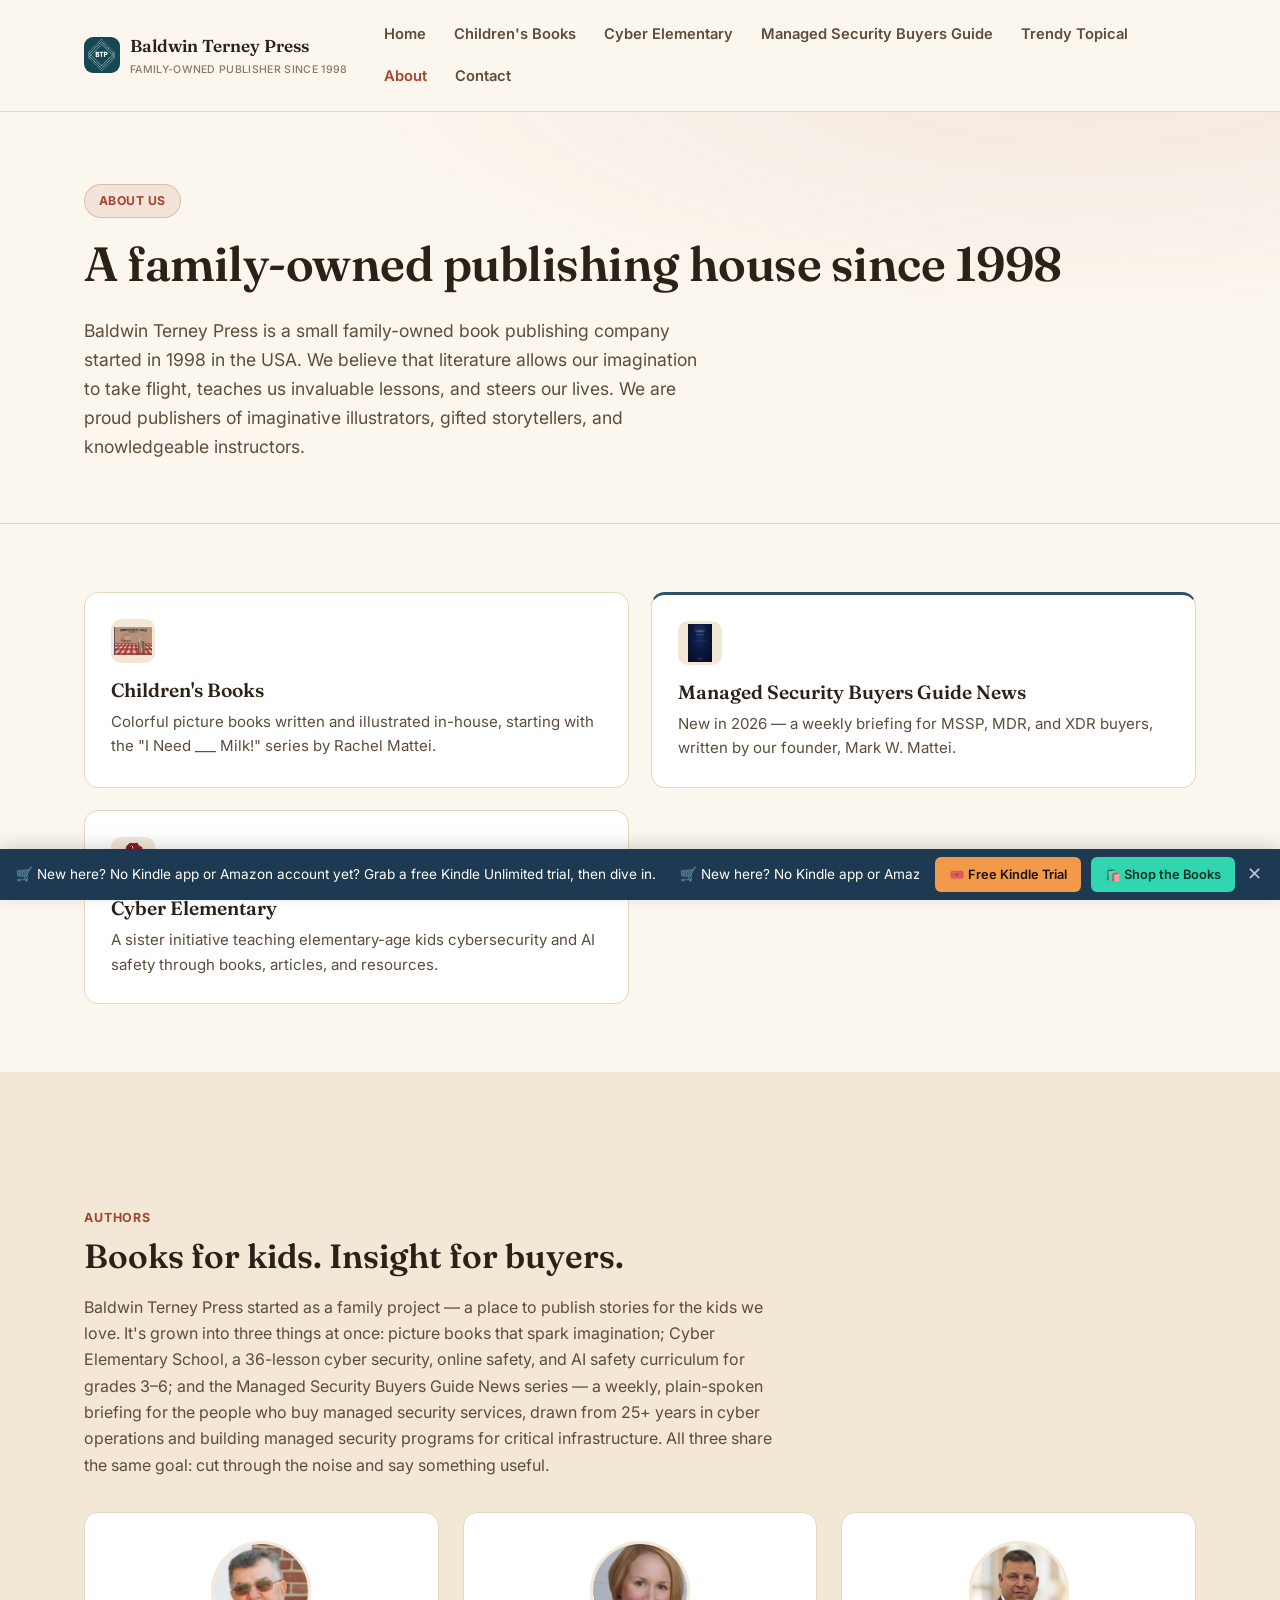
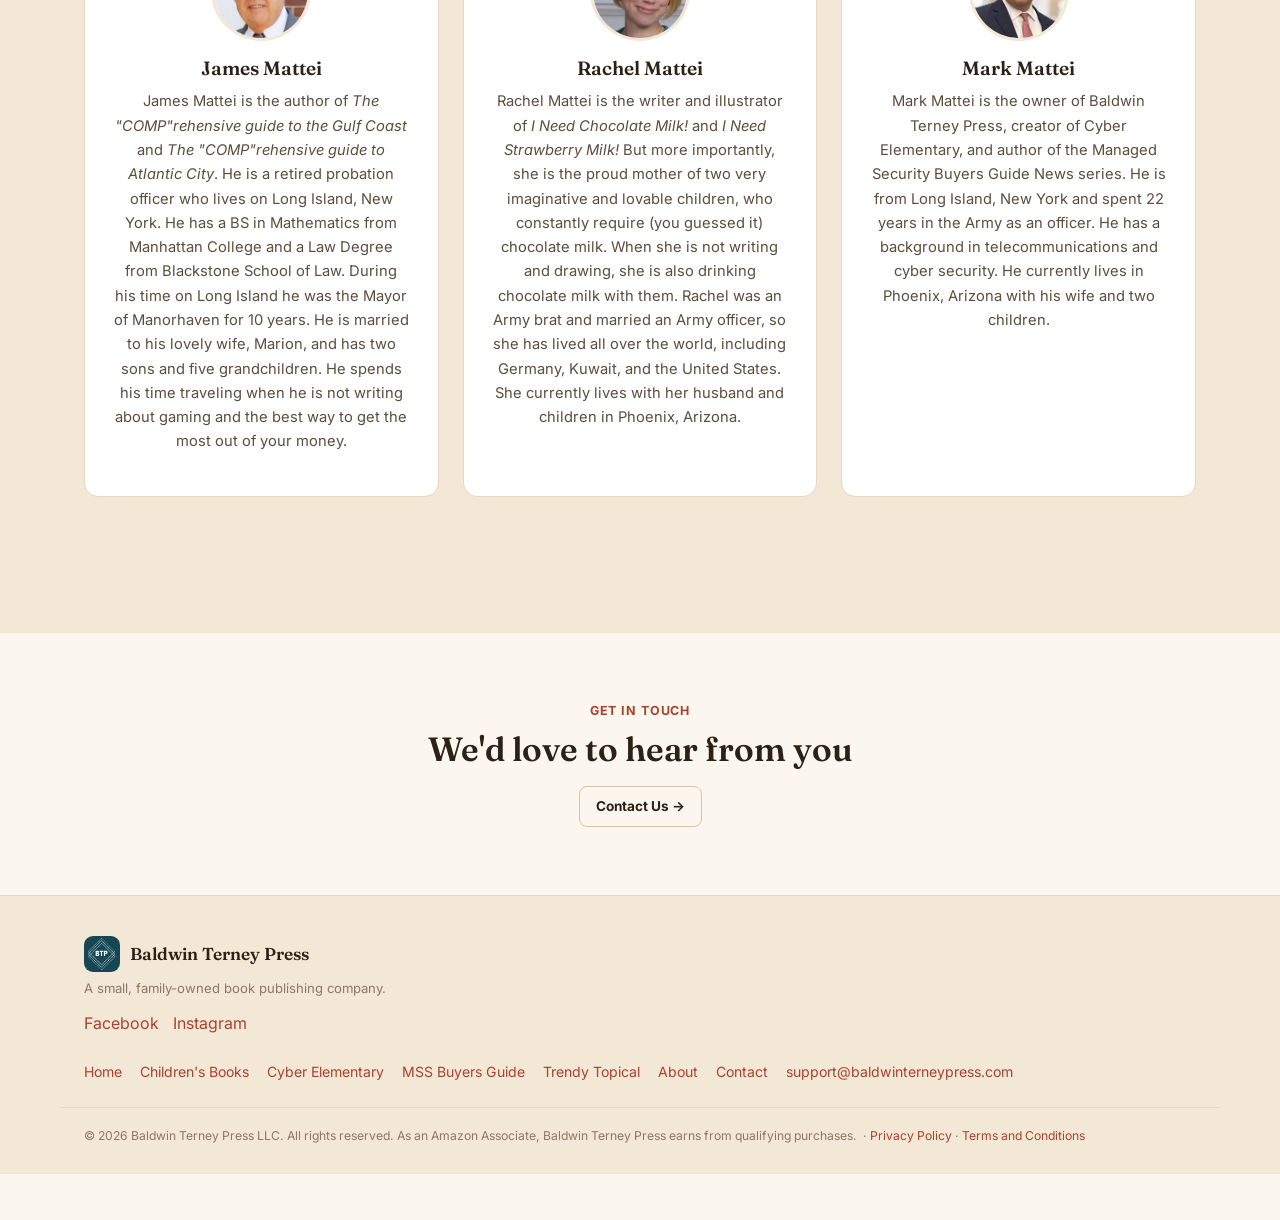
==== about.html @ 51063239 "Initial commit - Baldwin Terney Press website" ====
<!DOCTYPE html>
<html lang="en">
<head>
<meta charset="UTF-8" />
<meta name="viewport" content="width=device-width, initial-scale=1.0" />
<title>About — Baldwin Terney Press</title>
<meta name="description" content="Baldwin Terney Press is a small, family-owned book publishing company based in Mesa, Arizona." />
<link rel="canonical" href="https://baldwinterneypress.com/about.html" />
<link rel="icon" type="image/png" href="assets/images/brand/favicon-32.png" />
<link rel="apple-touch-icon" href="assets/images/brand/apple-touch-icon.png" />
<link rel="preconnect" href="https://fonts.googleapis.com">
<link href="https://fonts.googleapis.com/css2?family=Fraunces:wght@500;600;700&family=Inter:wght@400;500;600;700&display=swap" rel="stylesheet">
<link rel="stylesheet" href="assets/css/style.css" />
</head>
<body>
<a class="skip-link" href="#main">Skip to content</a>
<header class="site-header" id="site-header"></header>

<main id="main">

  <section class="hero" style="padding-bottom:44px;">
    <div class="wrap">
      <span class="hero-badge">About Us</span>
      <h1>A family-owned publishing house since 1998</h1>
      <p class="lead">
        Baldwin Terney Press is a small family-owned book publishing company started in
        1998 in the USA. We believe that literature allows our imagination to take
        flight, teaches us invaluable lessons, and steers our lives. We are proud
        publishers of imaginative illustrators, gifted storytellers, and knowledgeable
        instructors.
      </p>
    </div>
  </section>

  <section class="section">
    <div class="grid-2">
      <div class="card">
        <div class="icon icon-img"><img src="assets/images/books/i-need-chocolate-milk-cover.jpg" alt="" onerror="this.parentElement.outerHTML='<div class=&quot;icon&quot;>📖</div>'" /></div>
        <h3>Children's Books</h3>
        <p>Colorful picture books written and illustrated in-house, starting with the "I Need ___ Milk!" series by Rachel Mattei.</p>
      </div>
      <div class="card" style="border-top:3px solid var(--biz);">
        <div class="icon icon-img"><img src="assets/images/books/msbg-news-issue-1-cover.jpg" alt="" onerror="this.parentElement.outerHTML='<div class=&quot;icon&quot; style=&quot;background:var(--biz-dim);&quot;>🛡️</div>'" /></div>
        <h3>Managed Security Buyers Guide News</h3>
        <p>New in 2026 — a weekly briefing for MSSP, MDR, and XDR buyers, written by our founder, Mark W. Mattei.</p>
      </div>
      <div class="card">
        <div class="icon icon-img"><img src="assets/images/mascot/choco.png" alt="" onerror="this.parentElement.outerHTML='<div class=&quot;icon&quot;>🧒</div>'" /></div>
        <h3>Cyber Elementary</h3>
        <p>A sister initiative teaching elementary-age kids cybersecurity and AI safety through books, articles, and resources.</p>
      </div>
    </div>
  </section>

  <!-- Founder note -->
  <section class="section alt">
    <div class="wrap">
      <div class="section-head">
        <div>
          <div class="eyebrow">Authors</div>
          <h2>Books for kids. Insight for buyers.</h2>
          <p style="max-width:70ch;">
            Baldwin Terney Press started as a family project — a place to publish stories
            for the kids we love. It's grown into three things at once: picture books that
            spark imagination; Cyber Elementary School, a 36-lesson cyber security, online
            safety, and AI safety curriculum for grades 3–6; and the Managed Security
            Buyers Guide News series — a weekly, plain-spoken briefing for the people who
            buy managed security services, drawn from 25+ years in cyber operations and
            building managed security programs for critical infrastructure. All three
            share the same goal: cut through the noise and say something useful.
          </p>
        </div>
      </div>

      <div class="author-grid">
        <div class="bio-card">
          <div class="bio-avatar"><img src="assets/images/site/james-mattei-headshot.jpg" alt="James Mattei" onerror="this.parentElement.outerHTML='<div class=&quot;bio-avatar&quot; style=&quot;display:flex;align-items:center;justify-content:center;font-size:2rem;background:var(--bg-alt);&quot;>🖋️</div>'" /></div>
          <h3>James Mattei</h3>
          <p>James Mattei is the author of <em>The "COMP"rehensive guide to the Gulf Coast</em> and <em>The "COMP"rehensive guide to Atlantic City</em>. He is a retired probation officer who lives on Long Island, New York. He has a BS in Mathematics from Manhattan College and a Law Degree from Blackstone School of Law. During his time on Long Island he was the Mayor of Manorhaven for 10 years. He is married to his lovely wife, Marion, and has two sons and five grandchildren. He spends his time traveling when he is not writing about gaming and the best way to get the most out of your money.</p>
        </div>
        <div class="bio-card">
          <div class="bio-avatar"><img src="assets/images/site/rachel-mattei-headshot.jpg" alt="Rachel Mattei" onerror="this.parentElement.outerHTML='<div class=&quot;bio-avatar&quot; style=&quot;display:flex;align-items:center;justify-content:center;font-size:2rem;background:var(--bg-alt);&quot;>🖋️</div>'" /></div>
          <h3>Rachel Mattei</h3>
          <p>Rachel Mattei is the writer and illustrator of <em>I Need Chocolate Milk!</em> and <em>I Need Strawberry Milk!</em> But more importantly, she is the proud mother of two very imaginative and lovable children, who constantly require (you guessed it) chocolate milk. When she is not writing and drawing, she is also drinking chocolate milk with them. Rachel was an Army brat and married an Army officer, so she has lived all over the world, including Germany, Kuwait, and the United States. She currently lives with her husband and children in Phoenix, Arizona.</p>
        </div>
        <div class="bio-card">
          <div class="bio-avatar"><img src="assets/images/site/mark-mattei-headshot.jpg" alt="Mark W. Mattei" onerror="this.parentElement.outerHTML='<div class=&quot;bio-avatar&quot; style=&quot;display:flex;align-items:center;justify-content:center;font-size:2rem;background:var(--bg-alt);&quot;>🖋️</div>'" /></div>
          <h3>Mark Mattei</h3>
          <p>Mark Mattei is the owner of Baldwin Terney Press, creator of Cyber Elementary, and author of the Managed Security Buyers Guide News series. He is from Long Island, New York and spent 22 years in the Army as an officer. He has a background in telecommunications and cyber security. He currently lives in Phoenix, Arizona with his wife and two children.</p>
        </div>
      </div>
    </div>
  </section>

  <section class="section text-center">
    <div class="eyebrow">Get In Touch</div>
    <h2>We'd love to hear from you</h2>
    <a class="btn btn-outline btn-sm" href="contact.html">Contact Us →</a>
  </section>

</main>

<footer class="site-footer" id="site-footer"></footer>

<script src="assets/js/config.js"></script>
<script src="assets/js/main.js"></script>
</body>
</html>
---- assets/css/style.css ----
/* ============================================================
   Baldwin Terney Press — site styles
   All colors/fonts are CSS variables here — edit these to re-theme.
   Palette: warm paper / literary ink, with a steel-blue accent used
   only on the Managed Security Buyers Guide News content so that
   line reads as "for business buyers" while staying one family.
   ============================================================ */

:root {
  /* Palette — warm paper, ink, terracotta */
  --bg: #fbf6ee;
  --bg-alt: #f3e7d6;
  --bg-card: #ffffff;
  --bg-card-hover: #fffdf9;
  --border: #e6d7bf;
  --border-light: #d8c4a3;

  --text: #2b2117;
  --text-muted: #5c4d3c;
  --text-faint: #8a7a64;

  --accent: #a8432f;        /* terracotta ink-stamp — primary brand accent */
  --accent-strong: #8a3423;
  --accent-dim: rgba(168, 67, 47, 0.1);

  --biz: #2c5170;           /* steel-blue — used only for MSS Buyers Guide badges/accents */
  --biz-strong: #1d3a52;
  --biz-dim: rgba(44, 81, 112, 0.1);

  --gold: #c79a49;
  --success: #4a7c4e;

  --font-heading: 'Fraunces', Georgia, 'Times New Roman', serif;
  --font-body: 'Inter', 'Segoe UI', system-ui, sans-serif;

  --radius: 14px;
  --radius-sm: 8px;
  --shadow-card: 0 4px 20px rgba(43, 33, 23, 0.08);
  --max-width: 1160px;
}

* { box-sizing: border-box; }
html { scroll-behavior: smooth; }

body {
  margin: 0;
  background: var(--bg);
  color: var(--text);
  font-family: var(--font-body);
  line-height: 1.65;
  -webkit-font-smoothing: antialiased;
}

h1, h2, h3, h4 {
  font-family: var(--font-heading);
  color: var(--text);
  line-height: 1.18;
  margin: 0 0 0.5em;
  font-weight: 600;
}

h1 { font-size: clamp(2rem, 4vw, 3rem); letter-spacing: -0.01em; }
h2 { font-size: clamp(1.5rem, 3vw, 2.1rem); }
h3 { font-size: 1.2rem; }

p { margin: 0 0 1em; color: var(--text-muted); }
a { color: var(--accent); text-decoration: none; }
a:hover { color: var(--accent-strong); }

img { max-width: 100%; display: block; }

.skip-link {
  position: absolute;
  left: -999px;
  top: 0;
  background: var(--accent);
  color: #fff;
  padding: 10px 16px;
  z-index: 100;
  font-weight: 600;
  border-radius: 0 0 6px 0;
}
.skip-link:focus { left: 0; top: 0; }

.wrap {
  max-width: var(--max-width);
  margin: 0 auto;
  padding: 0 24px;
}

/* ---------- Header ---------- */
.site-header {
  position: sticky;
  top: 0;
  z-index: 50;
  background: rgba(251, 246, 238, 0.92);
  backdrop-filter: blur(8px);
  border-bottom: 1px solid var(--border);
}
.header-inner {
  max-width: var(--max-width);
  margin: 0 auto;
  padding: 14px 24px;
  display: flex;
  align-items: center;
  justify-content: space-between;
  gap: 24px;
}
.brand {
  display: flex;
  align-items: center;
  gap: 10px;
  font-family: var(--font-heading);
  font-weight: 600;
  color: var(--text);
  font-size: 1.08rem;
  white-space: nowrap;
}
.brand-mark {
  width: 36px;
  height: 36px;
  border-radius: 9px;
  background: url('../images/brand/btp-mark.png') center/cover no-repeat;
  flex-shrink: 0;
}
.brand small {
  display: block;
  font-weight: 500;
  font-size: 0.66rem;
  color: var(--text-faint);
  letter-spacing: 0.03em;
  text-transform: uppercase;
  font-family: var(--font-body);
}
.main-nav {
  display: flex;
  align-items: center;
  gap: 2px;
  flex-wrap: wrap;
}
.main-nav a {
  color: var(--text-muted);
  font-weight: 600;
  font-size: 0.92rem;
  padding: 8px 13px;
  border-radius: var(--radius-sm);
}
.main-nav a:hover { color: var(--text); background: var(--bg-alt); }
.main-nav a.active { color: var(--accent); }
.header-cta { flex-shrink: 0; }

.nav-toggle {
  display: none;
  background: none;
  border: 1px solid var(--border-light);
  color: var(--text);
  border-radius: var(--radius-sm);
  padding: 8px 10px;
  font-size: 1.1rem;
  cursor: pointer;
}

/* ---------- Buttons ---------- */
.btn {
  display: inline-flex;
  align-items: center;
  gap: 8px;
  padding: 12px 22px;
  border-radius: var(--radius-sm);
  font-weight: 700;
  font-size: 0.95rem;
  border: 1px solid transparent;
  cursor: pointer;
  white-space: nowrap;
  font-family: var(--font-body);
}
.btn-primary { background: var(--accent); color: #fff; }
.btn-primary:hover { background: var(--accent-strong); color: #fff; }
.btn-outline { background: transparent; border-color: var(--border-light); color: var(--text); }
.btn-outline:hover { border-color: var(--accent); color: var(--accent); }
.btn-biz { background: var(--biz); color: #fff; }
.btn-biz:hover { background: var(--biz-strong); color: #fff; }
.btn-amazon { background: #f0a731; color: #10233a; }
.btn-amazon:hover { background: #e0961f; }
.btn-sm { padding: 8px 16px; font-size: 0.85rem; }
.btn-block { width: 100%; justify-content: center; }

/* ---------- Hero ---------- */
.hero {
  padding: 72px 0 56px;
  background:
    radial-gradient(ellipse 60% 60% at 85% -10%, rgba(168, 67, 47, 0.08), transparent),
    var(--bg);
  border-bottom: 1px solid var(--border);
}
.hero-inner {
  max-width: var(--max-width);
  margin: 0 auto;
  padding: 0 24px;
  display: grid;
  grid-template-columns: 1.15fr 0.85fr;
  gap: 48px;
  align-items: center;
}
.hero-badge {
  display: inline-block;
  padding: 6px 14px;
  border-radius: 999px;
  background: var(--accent-dim);
  border: 1px solid rgba(168, 67, 47, 0.25);
  color: var(--accent);
  font-size: 0.76rem;
  font-weight: 700;
  letter-spacing: 0.04em;
  text-transform: uppercase;
  margin-bottom: 18px;
}
.hero-badge.biz { background: var(--biz-dim); border-color: rgba(44,81,112,0.25); color: var(--biz); }
.hero .lead { font-size: 1.1rem; color: var(--text-muted); max-width: 56ch; }
.hero-cta { display: flex; gap: 12px; margin-top: 26px; flex-wrap: wrap; }
.hero-meta { display: flex; gap: 22px; margin-top: 30px; flex-wrap: wrap; }
.hero-meta div { font-size: 0.84rem; color: var(--text-faint); }
.hero-meta strong { display: block; color: var(--text); font-size: 1.25rem; font-family: var(--font-heading); }

.hero-panel {
  background: var(--bg-card);
  border: 1px solid var(--border);
  border-radius: var(--radius);
  padding: 28px;
  box-shadow: var(--shadow-card);
}
.hero-panel h3 { font-size: 1.05rem; margin-bottom: 14px; }
.hero-panel ul { margin: 0; padding: 0; list-style: none; }
.hero-panel li {
  display: flex; gap: 10px; padding: 10px 0;
  border-bottom: 1px solid var(--border);
  color: var(--text-muted); font-size: 0.92rem;
}
.hero-panel li:last-child { border-bottom: none; }
.hero-panel li::before { content: "✓"; color: var(--accent); font-weight: 800; flex-shrink: 0; }

.hero-art { display: flex; align-items: center; justify-content: center; }
.hero-art img { max-height: 260px; width: auto; margin: 0 auto; }

/* ---------- Disclosure banner ---------- */
.disclosure-banner {
  background: var(--bg-alt);
  border-bottom: 1px solid var(--border);
  padding: 10px 0;
  font-size: 0.82rem;
  color: var(--text-faint);
  text-align: center;
}

/* ---------- Sections ---------- */
.section { padding: 68px 0; max-width: var(--max-width); margin: 0 auto; padding-left: 24px; padding-right: 24px; }
.section.alt { background: var(--bg-alt); max-width: none; padding-left: 0; padding-right: 0; }
.section.alt > .wrap { padding-top: 68px; padding-bottom: 68px; }
.section.tight { padding-top: 36px; padding-bottom: 36px; }

.section-head {
  display: flex; justify-content: space-between; align-items: flex-end;
  gap: 24px; margin-bottom: 34px; flex-wrap: wrap;
}
.eyebrow {
  color: var(--accent); font-weight: 700; font-size: 0.78rem;
  letter-spacing: 0.07em; text-transform: uppercase; margin-bottom: 8px;
}
.eyebrow.biz { color: var(--biz); }
.section-head p { max-width: 60ch; margin: 0; }
.text-center { text-align: center; }
.mt-lg { margin-top: 40px; }

/* ---------- Grids & Cards ---------- */
.grid { display: grid; grid-template-columns: repeat(3, 1fr); gap: 22px; }
.grid-2 { display: grid; grid-template-columns: repeat(2, 1fr); gap: 22px; }
.grid-4 { display: grid; grid-template-columns: repeat(4, 1fr); gap: 22px; }
.grid-tight { gap: 18px; }

.card {
  background: var(--bg-card);
  border: 1px solid var(--border);
  border-radius: var(--radius);
  padding: 26px;
  transition: border-color 0.15s, transform 0.15s;
}
.card:hover { border-color: var(--border-light); }
.card .icon {
  width: 44px; height: 44px; border-radius: 10px;
  background: var(--accent-dim); display: flex; align-items: center;
  justify-content: center; font-size: 1.3rem; margin-bottom: 16px;
}
/* Small real-image variant of .icon (About page: book cover / mascot
   thumbnails instead of an emoji). object-fit: contain so a cropped corner
   of a face or a mascot's head never gets clipped at this tiny size. */
.card .icon.icon-img { background: var(--bg-alt); overflow: hidden; padding: 3px; }
.card .icon.icon-img img { width: 100%; height: 100%; object-fit: contain; display: block; }
.card h3 { margin-bottom: 8px; }
.card p { margin-bottom: 0; font-size: 0.94rem; }

/* ---------- Book cards ---------- */
.book-card {
  display: flex; gap: 24px; align-items: flex-start;
  background: var(--bg-card); border: 1px solid var(--border);
  border-radius: var(--radius); padding: 22px;
}
/* book-main stacks the cover on top (bigger, centered) with the title,
   description and Amazon button below it — filling the width available
   next to the PayPal column instead of splitting it into two side-by-side
   strips. */
.book-main {
  display: flex; flex-direction: column; align-items: center;
  flex: 1; min-width: 0; text-align: center;
}
.book-thumb {
  width: 340px; max-width: 100%; height: auto; border-radius: 6px;
  margin: 0 auto 20px;
  box-shadow: 0 3px 10px rgba(43,33,23,0.15);
  border: 1px solid var(--border);
}
.book-thumb.placeholder {
  width: 340px; max-width: 100%; height: 420px; display: flex; align-items: center;
  justify-content: center; background: var(--bg-alt); font-size: 3.2rem;
  color: var(--text-faint); text-align: center; margin: 0 auto 20px;
}
.book-info { width: 100%; }
.book-card h3, .book-card h4 { margin-bottom: 6px; font-size: 1.35rem; }
.book-card .book-meta { font-size: 0.85rem; color: var(--text-faint); margin-bottom: 10px; }
.book-card .book-info p {
  font-size: 1.08rem; line-height: 1.7; text-align: left;
  max-width: 62ch; margin-left: auto; margin-right: auto;
}
.book-card .card-actions { display: flex; gap: 10px; flex-wrap: wrap; justify-content: center; margin-top: 12px; }

/* PayPal "buy direct" column — sits to the right of the cover/description,
   as its own visually separated block. align-self is flex-start (not
   stretch) so this column doesn't stretch to the card's full height.

   IMPORTANT: the PayPal Hosted Button renders inside a cross-origin
   <iframe> that PayPal's own SDK injects — its content (title, price,
   product details) is controlled by how the button was set up on
   paypal.com, and our CSS cannot reach inside that iframe to restyle it.
   If the button was created with a full product description (not just a
   name + price), that whole card renders as-is. Squeezing this column
   too narrow just forces PayPal's own text to wrap onto many lines,
   which is what produced the "long thin slice" look — it wasn't the
   align-self stretch bug. Giving it real width lets PayPal's widget lay
   itself out in a compact, readable box instead. If it's still too tall,
   the fix is on paypal.com (Pay & Get Paid -> Buttons -> edit this
   button -> trim the item name/description down to just the title and
   price), not in this stylesheet. */
.paypal-col {
  flex-shrink: 0;
  width: 280px;
  padding-left: 18px;
  border-left: 1px solid var(--border);
  align-self: flex-start;
  display: flex;
  flex-direction: column;
}
.paypal-buy-label { font-size: 0.72rem; color: var(--text-faint); margin-bottom: 4px; }

.book-grid { display: grid; grid-template-columns: 1fr; gap: 20px; }

/* ---------- News issue list (Managed Security Buyers Guide) ---------- */
.news-issue-list { display: flex; flex-direction: column; gap: 18px; }
.news-issue { border-left: 3px solid var(--biz); }
/* Buyers Guide News covers at 75% of the general .book-thumb size (340px -> 255px). */
.news-issue .book-thumb { width: 255px; }
.news-issue .book-thumb.placeholder { width: 255px; height: 315px; }
.issue-tag {
  font-size: 0.78rem; font-weight: 700; color: var(--biz);
  text-transform: uppercase; letter-spacing: 0.03em; margin-bottom: 6px;
}
.latest-pill {
  background: var(--biz); color: #fff; font-size: 0.66rem;
  padding: 2px 8px; border-radius: 999px; margin-left: 8px;
  text-transform: uppercase; letter-spacing: 0.03em; vertical-align: middle;
}

/* ---------- Bio ---------- */
.bio-layout { display: grid; grid-template-columns: 0.7fr 1.3fr; gap: 40px; align-items: start; }
.bio-card {
  background: var(--bg-card); border: 1px solid var(--border);
  border-radius: var(--radius); padding: 28px; text-align: center;
}
.bio-avatar {
  width: 100px; height: 100px; border-radius: 50%; overflow: hidden;
  margin: 0 auto 16px; border: 3px solid var(--bg-alt);
}
.bio-avatar img { width: 100%; height: 100%; object-fit: cover; }
.bio-card .role { font-size: 0.85rem; color: var(--text-faint); margin: 4px 0 14px; }
.bio-card p { font-size: 0.92rem; line-height: 1.65; color: var(--text-muted); margin-top: 6px; }
.bio-links { display: flex; flex-direction: column; gap: 8px; font-size: 0.88rem; }

/* Three author bio cards (About page) — same .bio-card look as the old
   single founder card, just three across. */
.author-grid { display: grid; grid-template-columns: repeat(3, 1fr); gap: 24px; margin-top: 32px; }

/* ---------- Family / cross-promo strip ---------- */
.family-strip { background: var(--bg-alt); border-top: 1px solid var(--border); border-bottom: 1px solid var(--border); padding: 36px 0; }
.family-card {
  display: flex; align-items: center; gap: 20px; max-width: var(--max-width);
  margin: 0 auto; padding: 0 24px; flex-wrap: wrap;
}
.family-card img { width: 84px; height: auto; flex-shrink: 0; }
.family-card .btn { flex-shrink: 0; }

/* ---------- Contact box ---------- */
.contact-box {
  background: var(--bg-card); border: 1px solid var(--border);
  border-radius: var(--radius); padding: 44px; text-align: center;
  max-width: 720px; margin: 0 auto;
}
.contact-box h2 { margin-bottom: 10px; }
.contact-methods { display: flex; gap: 12px; justify-content: center; flex-wrap: wrap; margin-top: 20px; }

.address-block { font-size: 0.92rem; color: var(--text-muted); margin-top: 18px; }

/* ---------- Footer ---------- */
.site-footer { background: var(--bg-alt); border-top: 1px solid var(--border); padding: 40px 0 28px; }
.footer-inner {
  max-width: var(--max-width); margin: 0 auto; padding: 0 24px;
  display: flex; justify-content: space-between; align-items: flex-start;
  gap: 24px; flex-wrap: wrap;
}
.footer-note { font-size: 0.82rem; color: var(--text-faint); margin: 6px 0 0; }
.footer-links { display: flex; gap: 18px; flex-wrap: wrap; font-size: 0.88rem; }
.footer-social { display: flex; gap: 14px; margin-top: 10px; }
.footer-bottom {
  max-width: var(--max-width); margin: 24px auto 0; padding: 18px 24px 0;
  border-top: 1px solid var(--border); font-size: 0.76rem; color: var(--text-faint);
}

/* ---------- Bottom scrolling promo bar (Amazon Kindle free trial) ----------
   Injected by main.js (renderPromoBar) on every page — see that file to
   change wording or links. Fixed to the bottom of the viewport, above
   everything else; .has-promo-bar (added to <body> alongside it) pads the
   page content so the fixed bar never covers the footer. */
body.has-promo-bar { padding-bottom: 46px; }
#promo-bar {
  position: fixed; left: 0; right: 0; bottom: 0; z-index: 500;
  display: flex; align-items: center; gap: 16px;
  background: var(--biz-strong); color: #fff;
  padding: 8px 16px; font-size: 0.85rem;
  box-shadow: 0 -4px 16px rgba(0,0,0,0.15);
}
#promo-bar .promo-track { flex: 1; overflow: hidden; white-space: nowrap; }
#promo-bar .promo-scroll {
  display: inline-block; white-space: nowrap;
  animation: promo-scroll 26s linear infinite;
}
@keyframes promo-scroll {
  from { transform: translateX(0); }
  to { transform: translateX(-50%); }
}
#promo-bar .promo-actions { display: flex; align-items: center; gap: 10px; flex-shrink: 0; }
#promo-bar .promo-btn {
  padding: 7px 14px; border-radius: 6px; font-size: 0.8rem; font-weight: 600;
  white-space: nowrap; text-decoration: none;
}
#promo-bar .promo-btn.trial { background: #f2994a; color: #1a1207; }
#promo-bar .promo-btn.shop { background: #2fd6b0; color: #08302a; }
#promo-bar .promo-close {
  background: none; border: none; color: rgba(255,255,255,0.7);
  font-size: 1.1rem; line-height: 1; cursor: pointer; padding: 0 2px;
}
#promo-bar .promo-close:hover { color: #fff; }
@media (max-width: 640px) {
  body.has-promo-bar { padding-bottom: 40px; }
  #promo-bar { font-size: 0.72rem; gap: 8px; padding: 6px 10px; }
  #promo-bar .promo-btn { padding: 5px 9px; font-size: 0.68rem; }
  #promo-bar .promo-btn.shop { display: none; } /* keep the bar from overflowing on narrow phones */
}

/* ---------- Responsive ---------- */
@media (max-width: 980px) {
  .hero-inner { grid-template-columns: 1fr; }
  .hero-art { order: -1; }
  .bio-layout { grid-template-columns: 1fr; }
  .grid { grid-template-columns: repeat(2, 1fr); }
  .grid-2 { grid-template-columns: 1fr; }
  .grid-4 { grid-template-columns: repeat(2, 1fr); }
  .author-grid { grid-template-columns: 1fr; }
}
@media (max-width: 860px) {
  .main-nav { display: none; position: absolute; top: 100%; left: 0; right: 0; background: var(--bg); border-bottom: 1px solid var(--border); flex-direction: column; padding: 8px; }
  .main-nav.open { display: flex; }
  .nav-toggle { display: inline-flex; }
  .header-inner { position: relative; }
  /* At this width there isn't room for cover + description + a 280px-wide
     PayPal box side by side without squeezing the description down to a
     sliver, so drop the PayPal box below instead (same treatment as the
     640px mobile rule, just kicking in earlier). */
  .book-card { flex-wrap: wrap; }
  .paypal-col {
    width: 100%; padding-left: 0; padding-top: 16px; margin-top: 4px;
    border-left: none; border-top: 1px solid var(--border);
  }
}
@media (max-width: 640px) {
  .grid { grid-template-columns: 1fr; }
  .grid-4 { grid-template-columns: 1fr; }
  .book-card { flex-direction: column; }
  .book-thumb, .book-thumb.placeholder { width: 100%; max-width: 300px; }
  .news-issue .book-thumb, .news-issue .book-thumb.placeholder { max-width: 225px; }
  .paypal-col {
    width: 100%; padding-left: 0; padding-top: 16px; margin-top: 4px;
    border-left: none; border-top: 1px solid var(--border);
  }
  .footer-inner { flex-direction: column; }
}
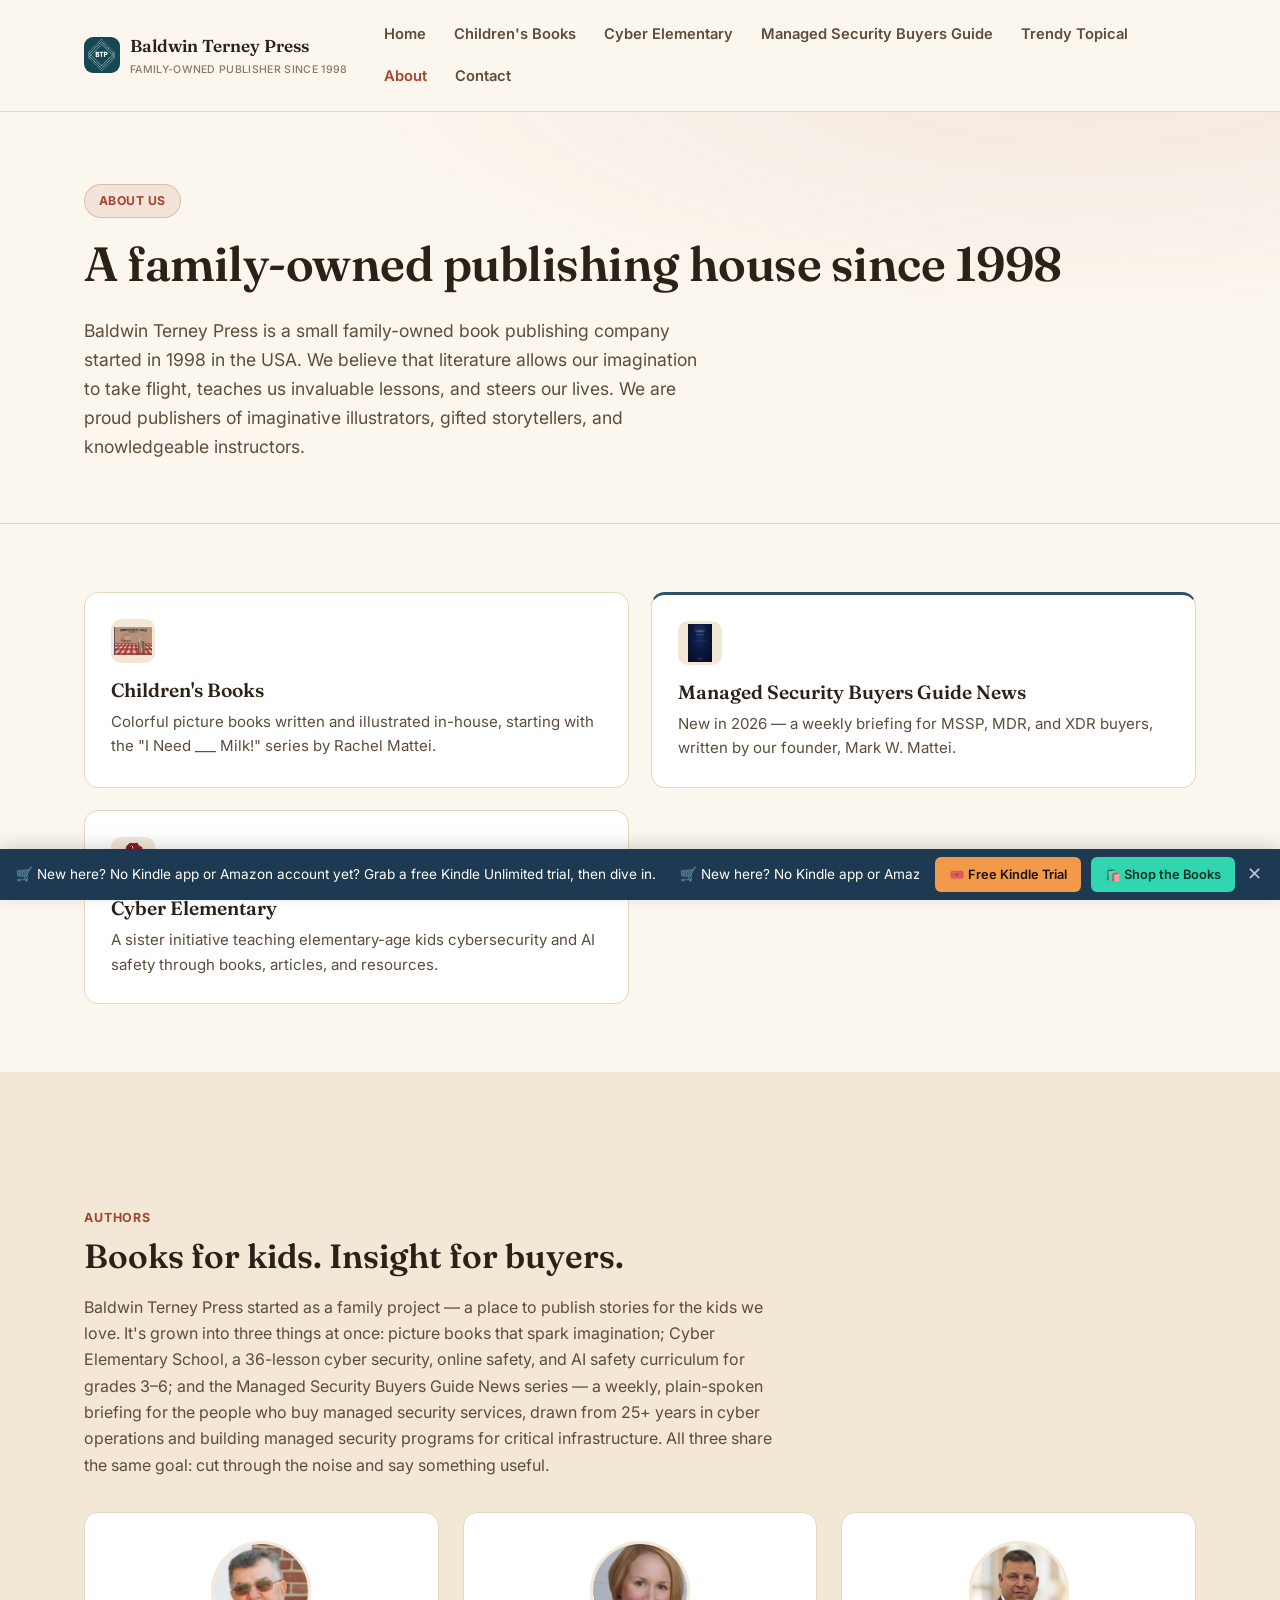
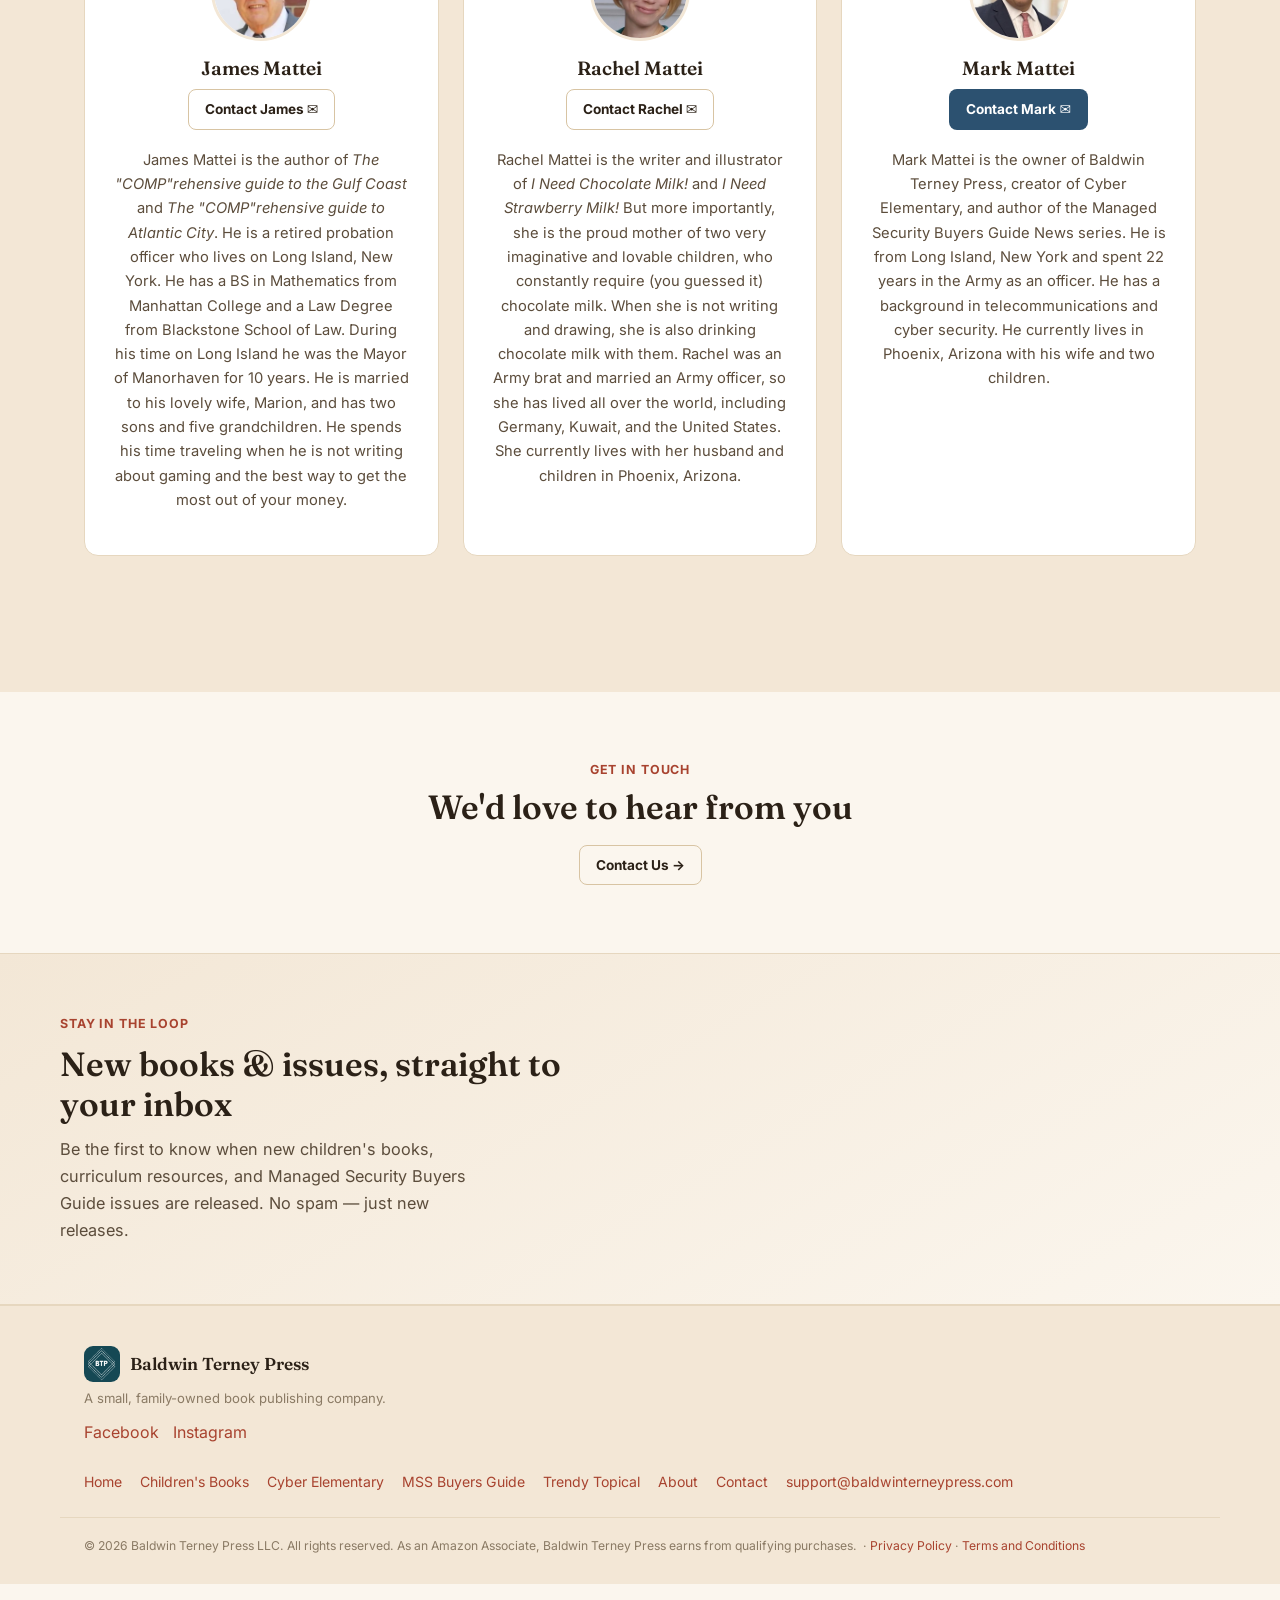
==== commit 10551eda: "about: add Contact Me buttons for each author James, Rachel, and Mark each get a mailto button below" ====
--- a/about.html
+++ b/about.html
@@ -76,16 +76,19 @@
         <div class="bio-card">
           <div class="bio-avatar"><img src="assets/images/site/james-mattei-headshot.jpg" alt="James Mattei" onerror="this.parentElement.outerHTML='<div class=&quot;bio-avatar&quot; style=&quot;display:flex;align-items:center;justify-content:center;font-size:2rem;background:var(--bg-alt);&quot;>🖋️</div>'" /></div>
           <h3>James Mattei</h3>
+          <a class="btn btn-outline btn-sm" href="mailto:james@baldwinterneypress.com" style="margin-bottom:12px;">Contact James ✉</a>
           <p>James Mattei is the author of <em>The "COMP"rehensive guide to the Gulf Coast</em> and <em>The "COMP"rehensive guide to Atlantic City</em>. He is a retired probation officer who lives on Long Island, New York. He has a BS in Mathematics from Manhattan College and a Law Degree from Blackstone School of Law. During his time on Long Island he was the Mayor of Manorhaven for 10 years. He is married to his lovely wife, Marion, and has two sons and five grandchildren. He spends his time traveling when he is not writing about gaming and the best way to get the most out of your money.</p>
         </div>
         <div class="bio-card">
           <div class="bio-avatar"><img src="assets/images/site/rachel-mattei-headshot.jpg" alt="Rachel Mattei" onerror="this.parentElement.outerHTML='<div class=&quot;bio-avatar&quot; style=&quot;display:flex;align-items:center;justify-content:center;font-size:2rem;background:var(--bg-alt);&quot;>🖋️</div>'" /></div>
           <h3>Rachel Mattei</h3>
+          <a class="btn btn-outline btn-sm" href="mailto:rachel@baldwinterneypress.com" style="margin-bottom:12px;">Contact Rachel ✉</a>
           <p>Rachel Mattei is the writer and illustrator of <em>I Need Chocolate Milk!</em> and <em>I Need Strawberry Milk!</em> But more importantly, she is the proud mother of two very imaginative and lovable children, who constantly require (you guessed it) chocolate milk. When she is not writing and drawing, she is also drinking chocolate milk with them. Rachel was an Army brat and married an Army officer, so she has lived all over the world, including Germany, Kuwait, and the United States. She currently lives with her husband and children in Phoenix, Arizona.</p>
         </div>
         <div class="bio-card">
           <div class="bio-avatar"><img src="assets/images/site/mark-mattei-headshot.jpg" alt="Mark W. Mattei" onerror="this.parentElement.outerHTML='<div class=&quot;bio-avatar&quot; style=&quot;display:flex;align-items:center;justify-content:center;font-size:2rem;background:var(--bg-alt);&quot;>🖋️</div>'" /></div>
           <h3>Mark Mattei</h3>
+          <a class="btn btn-biz btn-sm" href="mailto:mark@baldwinterneypress.com" style="margin-bottom:12px;">Contact Mark ✉</a>
           <p>Mark Mattei is the owner of Baldwin Terney Press, creator of Cyber Elementary, and author of the Managed Security Buyers Guide News series. He is from Long Island, New York and spent 22 years in the Army as an officer. He has a background in telecommunications and cyber security. He currently lives in Phoenix, Arizona with his wife and two children.</p>
         </div>
       </div>
--- a/assets/css/style.css
+++ b/assets/css/style.css
@@ -184,6 +184,9 @@
 .btn-amazon:hover { background: #e0961f; }
 .btn-sm { padding: 8px 16px; font-size: 0.85rem; }
 .btn-block { width: 100%; justify-content: center; }
+/* IngramSpark direct-purchase button — forest green "published print" feel */
+.btn-ingram { background: var(--success); color: #fff; }
+.btn-ingram:hover { background: #3a6340; color: #fff; }
 
 /* ---------- Hero ---------- */
 .hero {
@@ -362,6 +365,30 @@
 
 .book-grid { display: grid; grid-template-columns: 1fr; gap: 20px; }
 
+/* IngramSpark direct-purchase section — sits below the Amazon/other-link
+   buttons, separated by a top border so it reads as a distinct option block.
+   Two green buttons (Paperback / Hard Cover) with label above. */
+.ingram-section {
+  margin-top: 14px;
+  padding-top: 14px;
+  border-top: 1px solid var(--border);
+  text-align: center;
+}
+.ingram-label {
+  font-size: 0.75rem;
+  color: var(--text-faint);
+  font-weight: 600;
+  letter-spacing: 0.03em;
+  text-transform: uppercase;
+  margin-bottom: 8px;
+}
+.ingram-btns {
+  display: flex;
+  gap: 10px;
+  flex-wrap: wrap;
+  justify-content: center;
+}
+
 /* ---------- News issue list (Managed Security Buyers Guide) ---------- */
 .news-issue-list { display: flex; flex-direction: column; gap: 18px; }
 .news-issue { border-left: 3px solid var(--biz); }
@@ -471,6 +498,45 @@
   #promo-bar { font-size: 0.72rem; gap: 8px; padding: 6px 10px; }
   #promo-bar .promo-btn { padding: 5px 9px; font-size: 0.68rem; }
   #promo-bar .promo-btn.shop { display: none; } /* keep the bar from overflowing on narrow phones */
+}
+
+
+/* ---------- Email signup section ----------
+   Rendered by main.js (renderSignupSection) on every page, immediately
+   above the footer. When mailerLiteFormId is set in config.js, MailerLite
+   renders its branded form inside .ml-embedded; otherwise a "contact us"
+   fallback link is shown. */
+.signup-section {
+  background: linear-gradient(150deg, var(--bg-alt) 0%, var(--bg) 100%);
+  border-top: 1px solid var(--border);
+  border-bottom: 1px solid var(--border);
+  padding: 60px 24px;
+}
+.signup-inner {
+  max-width: var(--max-width);
+  margin: 0 auto;
+  display: grid;
+  grid-template-columns: 1fr 1fr;
+  gap: 56px;
+  align-items: center;
+}
+.signup-text .eyebrow { margin-bottom: 10px; }
+.signup-text h2 { margin-bottom: 12px; }
+.signup-text p {
+  color: var(--text-muted);
+  font-size: 1.02rem;
+  max-width: 44ch;
+  line-height: 1.65;
+  margin: 0;
+}
+.signup-fallback { text-align: center; }
+.signup-fallback p { color: var(--text-muted); margin-bottom: 16px; }
+/* Let MailerLite's own form styles do the heavy lifting inside .ml-embedded;
+   just zero out the wrapper's default padding so it aligns with the grid. */
+.signup-form-wrap .ml-embedded { margin: 0; }
+@media (max-width: 720px) {
+  .signup-inner { grid-template-columns: 1fr; gap: 28px; }
+  .signup-text p { max-width: none; }
 }
 
 /* ---------- Responsive ---------- */
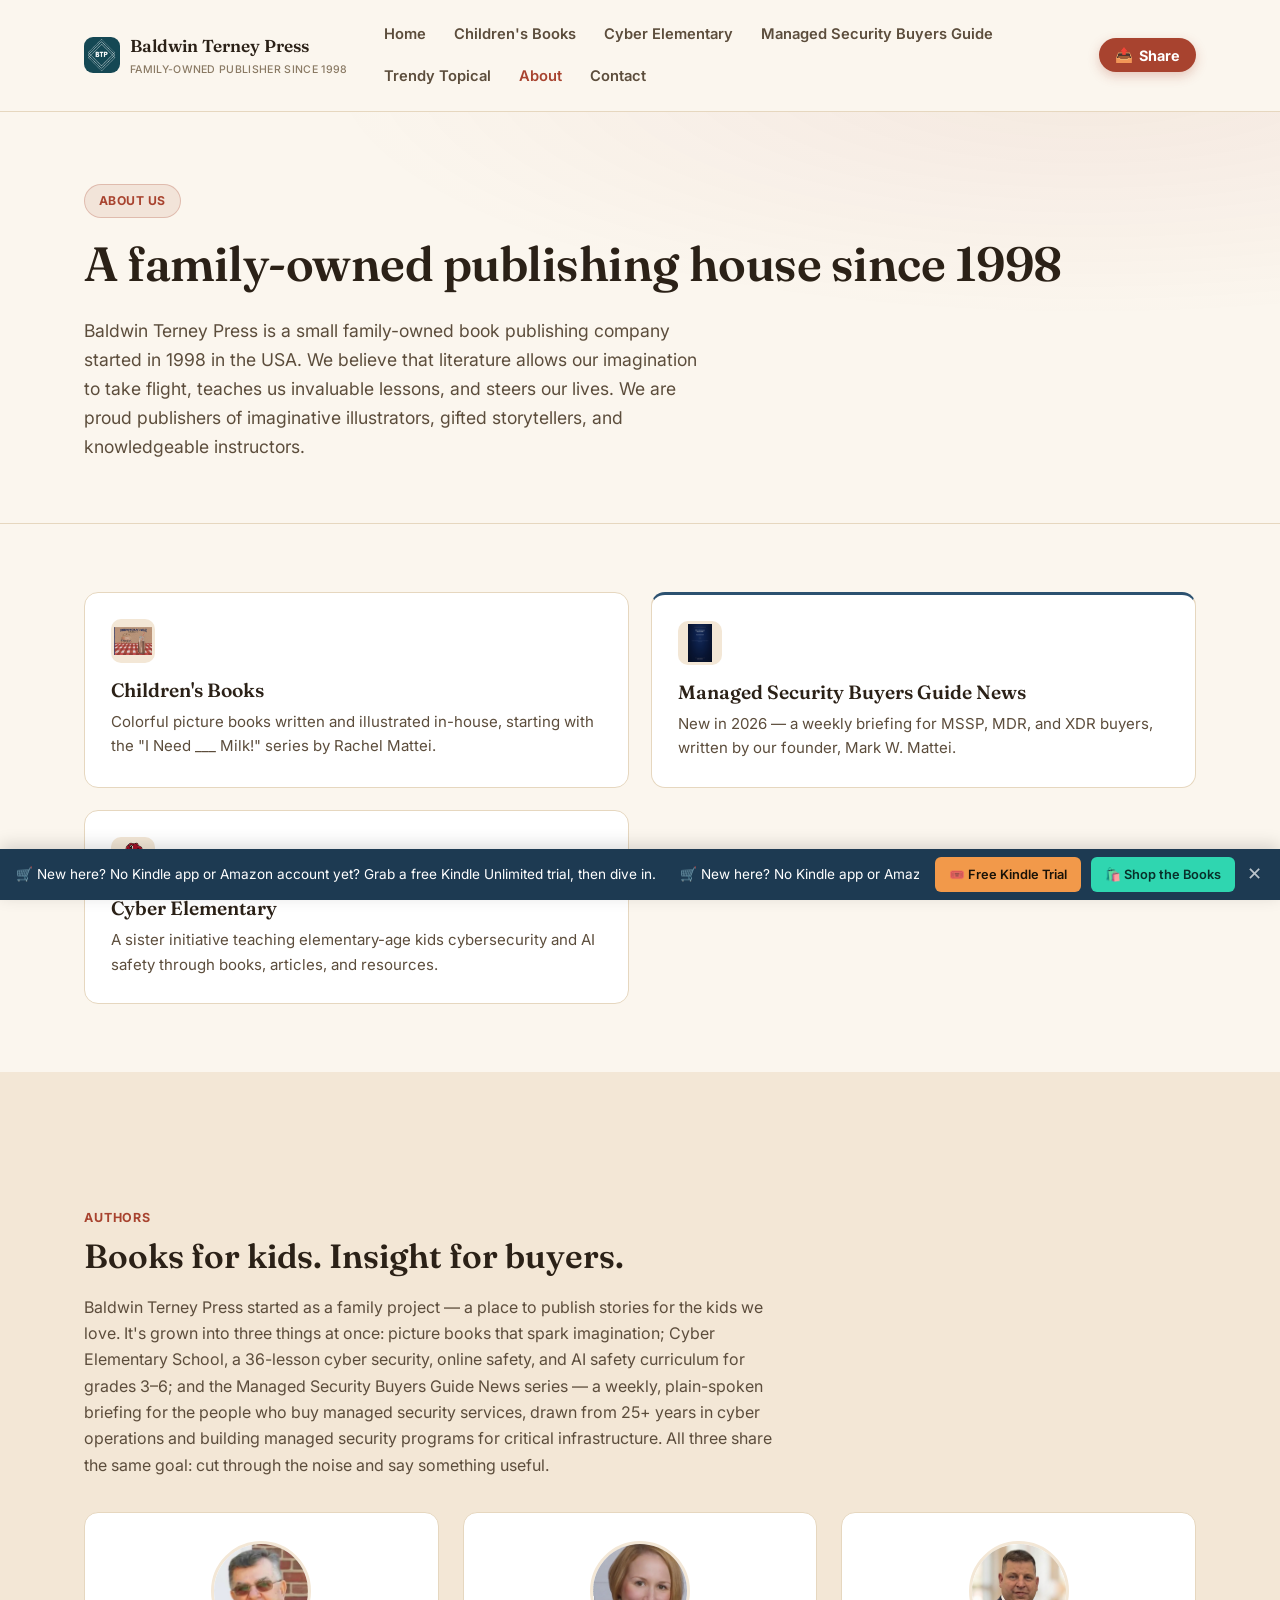
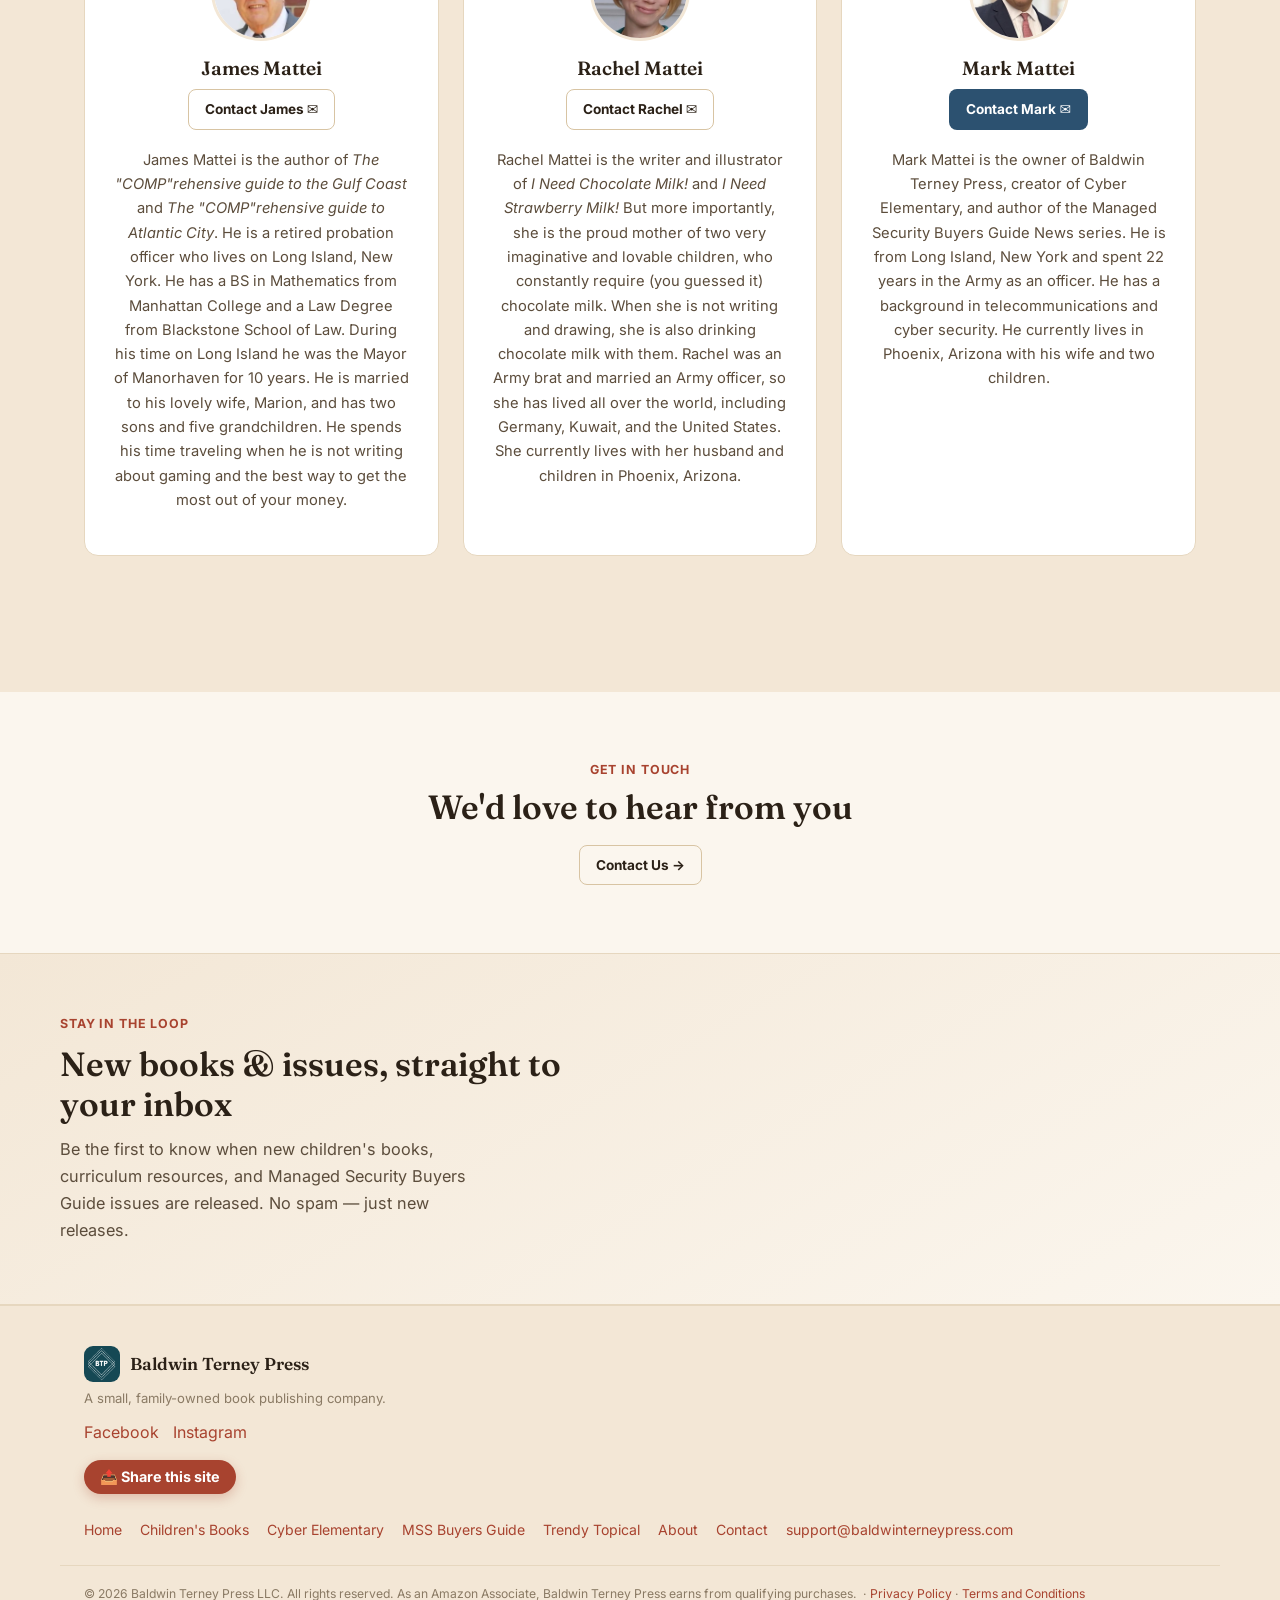
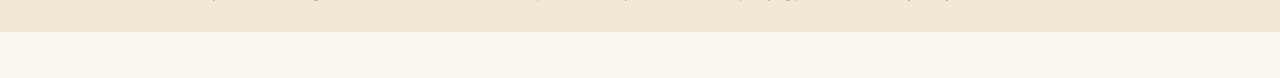
==== commit 49666181: "Add Share button popup and social preview tags" ====
--- a/about.html
+++ b/about.html
@@ -6,6 +6,21 @@
 <title>About — Baldwin Terney Press</title>
 <meta name="description" content="Baldwin Terney Press is a small, family-owned book publishing company based in Mesa, Arizona." />
 <link rel="canonical" href="https://baldwinterneypress.com/about.html" />
+<!-- SOCIAL-TAGS:START (generated by tools/add-social-tags.js) -->
+<meta property="og:type" content="website" />
+<meta property="og:site_name" content="Baldwin Terney Press" />
+<meta property="og:title" content="About — Baldwin Terney Press" />
+<meta property="og:description" content="Baldwin Terney Press is a small, family-owned book publishing company based in Mesa, Arizona." />
+<meta property="og:url" content="https://baldwinterneypress.com/about.html" />
+<meta property="og:image" content="https://baldwinterneypress.com/assets/images/social/share-card.png" />
+<meta property="og:image:width" content="1200" />
+<meta property="og:image:height" content="630" />
+<meta property="og:image:alt" content="Baldwin Terney Press — children's books, Cyber Elementary and the Managed Security Buyers Guide" />
+<meta name="twitter:card" content="summary_large_image" />
+<meta name="twitter:title" content="About — Baldwin Terney Press" />
+<meta name="twitter:description" content="Baldwin Terney Press is a small, family-owned book publishing company based in Mesa, Arizona." />
+<meta name="twitter:image" content="https://baldwinterneypress.com/assets/images/social/share-card.png" />
+<!-- SOCIAL-TAGS:END -->
 <link rel="icon" type="image/png" href="assets/images/brand/favicon-32.png" />
 <link rel="apple-touch-icon" href="assets/images/brand/apple-touch-icon.png" />
 <link rel="preconnect" href="https://fonts.googleapis.com">
--- a/assets/css/style.css
+++ b/assets/css/style.css
@@ -187,6 +187,9 @@
 /* IngramSpark direct-purchase button — forest green "published print" feel */
 .btn-ingram { background: var(--success); color: #fff; }
 .btn-ingram:hover { background: #3a6340; color: #fff; }
+/* Spotify podcast button — Spotify green with dark text (white on this green fails contrast) */
+.btn-spotify { background: #1ed760; color: #121212; }
+.btn-spotify:hover { background: #1db954; color: #121212; }
 
 /* ---------- Hero ---------- */
 .hero {
@@ -576,3 +579,100 @@
   }
   .footer-inner { flex-direction: column; }
 }
+
+
+/* ---------- Share button + popup ----------
+   Rendered by main.js on every page: a "Share" button at the right end of
+   the header menu and a "Share this site" button in the footer. */
+.header-actions { display: flex; align-items: center; gap: 8px; flex-shrink: 0; }
+.share-btn {
+  display: inline-flex; align-items: center; gap: 6px;
+  background: var(--accent); color: #fff;
+  border: 0; border-radius: 999px;
+  padding: 8px 16px;
+  font: 700 0.9rem var(--font-body);
+  white-space: nowrap;
+  cursor: pointer;
+  box-shadow: 0 4px 12px rgba(168, 67, 47, 0.28);
+  transition: background 0.15s, transform 0.15s;
+}
+.share-btn:hover { background: var(--accent-strong); transform: translateY(-1px); }
+.share-btn:focus-visible { outline: 3px solid var(--text); outline-offset: 2px; }
+.footer-share { margin-top: 14px; }
+/* Mid-size screens: icon-only Share so the menu stays on one line. */
+@media (min-width: 861px) and (max-width: 1239px) {
+  .header-inner .share-btn { padding: 8px 11px; }
+  .header-inner .share-label { display: none; }
+}
+
+body.share-open { overflow: hidden; }
+.share-modal { position: fixed; inset: 0; z-index: 10000; display: flex; align-items: center; justify-content: center; padding: 16px; }
+.share-modal[hidden] { display: none; }
+.share-backdrop { position: absolute; inset: 0; background: rgba(43, 33, 23, 0.55); }
+.share-dialog {
+  position: relative;
+  background: #fff; color: var(--text);
+  border-radius: var(--radius);
+  box-shadow: 0 18px 50px rgba(43, 33, 23, 0.25);
+  width: 100%; max-width: 440px;
+  max-height: calc(100vh - 32px); overflow-y: auto;
+  padding: 26px 22px 20px;
+}
+.share-dialog h3 { margin: 0 0 4px; font-size: 1.4rem; padding-right: 36px; }
+.share-sub { margin: 0 0 14px; color: var(--text-muted); font-size: 0.95rem; }
+.share-close {
+  position: absolute; top: 10px; right: 10px;
+  width: 36px; height: 36px; border-radius: 50%;
+  border: 0; background: var(--bg); color: var(--text); font-size: 1rem; cursor: pointer;
+}
+.share-close:hover { background: var(--bg-alt); }
+.share-scope { display: flex; gap: 6px; margin-bottom: 14px; background: var(--bg-alt); border-radius: 999px; padding: 4px; }
+.share-scope label { position: relative; flex: 1; text-align: center; padding: 6px 10px; border-radius: 999px; font-weight: 700; font-size: 0.9rem; cursor: pointer; color: var(--text-muted); }
+.share-scope input { position: absolute; opacity: 0; pointer-events: none; }
+.share-scope label:has(input:checked) { background: #fff; color: var(--accent); box-shadow: var(--shadow-card); }
+.share-scope label:has(input:focus-visible) { outline: 2px solid var(--accent); }
+.share-grid { display: grid; grid-template-columns: repeat(2, 1fr); gap: 10px; }
+.share-opt {
+  display: flex; align-items: center; gap: 10px;
+  padding: 12px 14px;
+  border: 0; border-radius: var(--radius-sm);
+  font: 700 0.95rem var(--font-body);
+  color: #fff; cursor: pointer; text-align: left;
+  transition: transform 0.12s, filter 0.12s;
+}
+.share-opt:hover { transform: translateY(-1px); filter: brightness(1.08); }
+.share-opt:focus-visible { outline: 3px solid var(--text); outline-offset: 2px; }
+.share-ico { font-size: 1.15rem; line-height: 1; }
+.share-facebook  { background: #1877F2; }
+.share-opt.share-x { background: #000; }
+.share-linkedin  { background: #0A66C2; }
+.share-instagram { background: linear-gradient(45deg, #F58529, #DD2A7B 50%, #8134AF); }
+.share-tiktok    { background: #111; box-shadow: inset 3px 0 0 #25F4EE, inset -3px 0 0 #FE2C55; }
+.share-whatsapp  { background: #1DA851; }
+.share-email     { background: var(--biz); }
+.share-copy      { background: var(--bg); color: var(--text); border: 2px solid var(--border); }
+.share-url-row { margin-top: 14px; }
+.share-url {
+  width: 100%; box-sizing: border-box;
+  padding: 9px 12px; border: 1px solid var(--border); border-radius: var(--radius-sm);
+  font: 0.85rem var(--font-body); color: var(--text-muted); background: var(--bg);
+}
+.share-msg { min-height: 1.3em; margin: 10px 0 0; font-weight: 700; color: var(--accent-strong); font-size: 0.92rem; }
+/* Narrower desktop menus: tighten link spacing so the Share icon fits. */
+@media (min-width: 861px) and (max-width: 1000px) {
+  .main-nav a { padding: 8px 9px; }
+  .header-inner { gap: 16px; }
+}
+/* Phones: icon-only Share beside the ☰ menu button, and let the brand
+   tagline wrap so nothing pushes past the edge of the screen. */
+@media (max-width: 640px) {
+  .header-inner { gap: 12px; padding: 12px 16px; }
+  .header-inner .share-btn { padding: 8px 11px; }
+  .header-inner .share-label { display: none; }
+  .header-inner .brand { white-space: normal; min-width: 0; }
+  .header-inner .brand small { line-height: 1.3; }
+}
+@media (max-width: 380px) {
+  .share-grid { grid-template-columns: 1fr; }
+  .header-inner .brand { font-size: 0.98rem; }
+}
